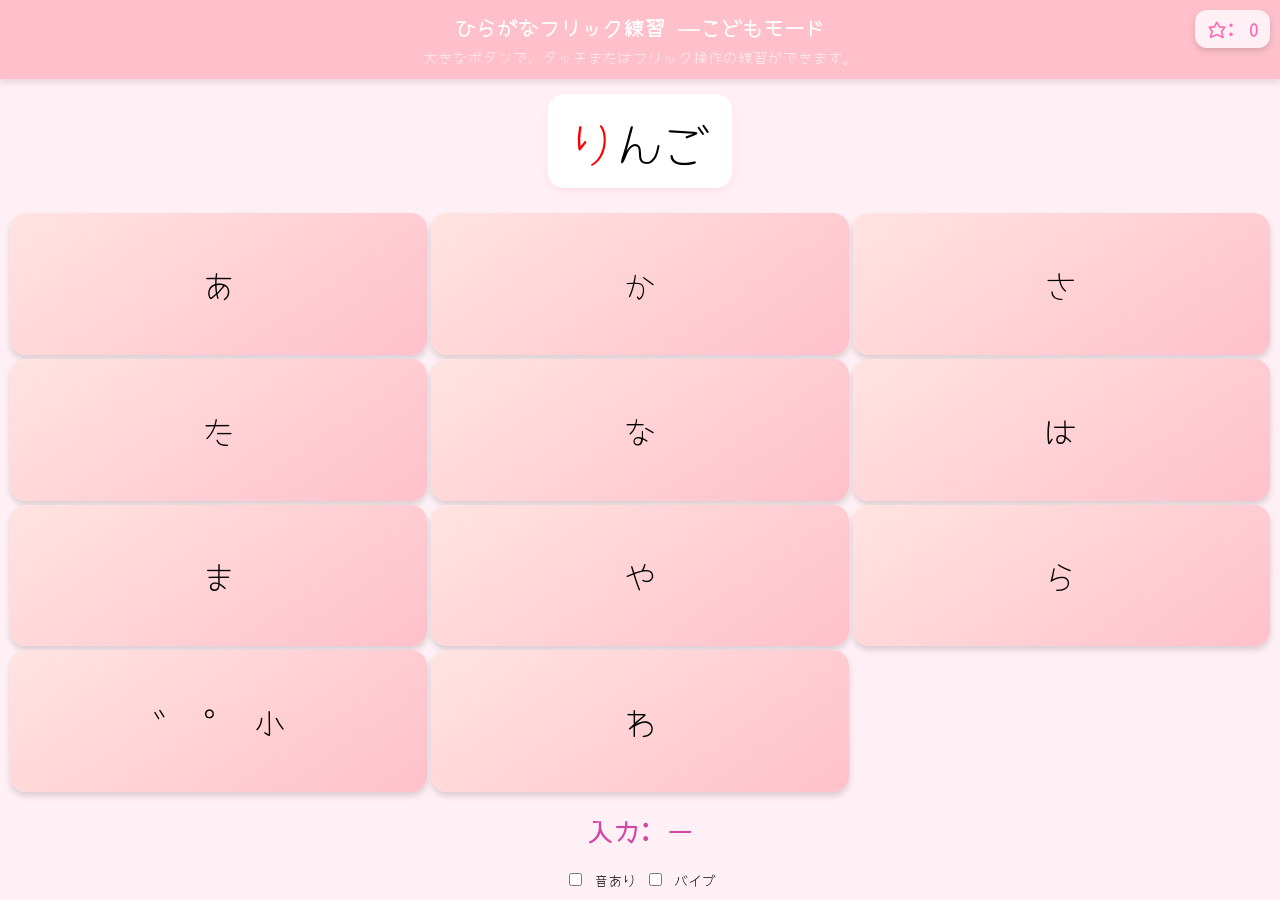
==== FlickPractice/index.html @ c8dea4a9 "フリック練習ゲーム追加" ====
<!DOCTYPE html>
<html lang="ja">
<head>
<meta charset="UTF-8">
<meta name="viewport" content="width=device-width, initial-scale=1.0">
<title>ふりっく れんしゅう がんばろう♪</title>
<style>
  @import url('https://fonts.googleapis.com/css2?family=Yomogi&display=swap');

  body {
    font-family: 'Yomogi', sans-serif;
    margin: 0;
    padding: 0;
    background: #fff0f5; /* 淡いピンク系 */
    display: flex;
    flex-direction: column;
    height: 100vh;
  }

  header {
    background: #ffc0cb; /* ピンク */
    padding: 12px;
    font-size: 1.3em;
    font-weight: bold;
    text-align: center;
    color: #fff;
    box-shadow: 0 4px 6px rgba(0,0,0,0.1);
  }
  header span {
    font-size: 0.75em;
    font-weight: normal;
    display: block;
    margin-top: 4px;
    color: #fff0f5;
  }

  .target {
    font-size: 3em;
    margin: 15px auto;
    padding: 12px 20px;
    background: #fff;
    border-radius: 16px;
    box-shadow: 0 4px 8px rgba(255,192,203,0.3);
    display: inline-block;
    min-width: 80px;
    text-align: center;
  }

  .keyboard {
    flex: 1;
    display: grid;
    grid-template-columns: repeat(3, 1fr);
    grid-gap: 4px;
    width: 100%;
    padding: 10px;
    box-sizing: border-box;
  }

  .key {
    background: linear-gradient(145deg, #ffe4e1, #ffc0cb);
    font-size: 2em;
    border-radius: 16px;
    box-shadow: 0 4px 6px rgba(0,0,0,0.15);
    user-select: none;
    touch-action: manipulation;
    display: flex;
    align-items: center;
    justify-content: center;
    width: 100%;
    height: 100%;
    position: relative;
    transition: transform 0.1s, box-shadow 0.1s;
  }

  .key:active {
    transform: scale(0.95);
    box-shadow: 0 2px 4px rgba(0,0,0,0.2);
  }

  .popup {
    position: absolute;
    width: 45px;
    height: 45px;
    background: #ffe4e1;
    border: 2px solid #ffc0cb;
    border-radius: 50%;
    display: flex;
    align-items: center;
    justify-content: center;
    font-size: 1.2em;
    z-index: 10;
    box-shadow: 0 3px 6px rgba(0,0,0,0.15);
  }

  .input-area {
    margin: 10px 0;
    font-size: 1.6em;
    text-align: center;
    color: #d147a3;
    font-weight: bold;
  }

  .settings {
    padding: 10px;
    text-align: center;
    font-size: 0.9em;
  }

  /* ポイント表示 */
  div[style*="position: fixed"] {
    background: #fff0f5;
    padding: 5px 12px;
    border-radius: 12px;
    box-shadow: 0 3px 6px rgba(0,0,0,0.15);
    color: #ff69b4;
  }
</style>

</head>
<body>

<header>
  ひらがなフリック練習 — こどもモード<br>
  <span style="font-size:0.7em;font-weight:normal;">大きなボタンで、タッチまたはフリック操作の練習ができます。</span>
</header>

<div class="target" id="target">あ</div>

<div class="keyboard">
  <div class="key" data-key="あ">あ</div>
  <div class="key" data-key="か">か</div>
  <div class="key" data-key="さ">さ</div>
  <div class="key" data-key="た">た</div>
  <div class="key" data-key="な">な</div>
  <div class="key" data-key="は">は</div>
  <div class="key" data-key="ま">ま</div>
  <div class="key" data-key="や">や</div>
  <div class="key" data-key="ら">ら</div>
  <div class="key" data-key="゛">゛ ゜ 小</div>
  <div class="key" data-key="わ">わ</div>
</div>

<div class="input-area">入力: <span id="input">ー</span></div>

<div class="settings">
  <label><input type="checkbox" id="sound"> 音あり</label>
  <label><input type="checkbox" id="vibrate"> バイブ</label>
</div>

<script>
const inputEl = document.getElementById('input');
const targetEl = document.getElementById('target');
const keys = document.querySelectorAll('.key');

let currentInput = '';
let baseInput = '';
let currentIndex = 0;

// 子供向けの単語リスト（10文字以内）
const wordList = [
  'りんご','ねこ','いぬ','さかな','はな','くるま','みかん','とり','うさぎ','そら',
  'ふね','おに','かさ','てがみ','はし','こえ','つき','ひかり','ほし','やま',
  'かわ','もり','たまご','にんじん','ばなな','みず','おちゃ','くも','あめ','ゆき',
  'かぜ','ひつじ','うま','うみ','はなび','おかし','さくら','くもり','つち','きりん',
  'さる','うし','ねずみ','いちご','ぶどう','もも','すいか','なし','ぶた','とまと',
  'かぼちゃ','やさい','えんぴつ','ほん','つくえ','いす','とけい','かばん','ぼうし','てぶくろ',
  'くつ','ずぼん','シャツ','ワンピース','くま','りす','しか','きつね','たぬき','かめ',
  'さかな','えび','かに','たこ','いか','かえる','へび','とり','かもめ','かも',
  'ひよこ','あひる','にわとり','あおむし','ちょう','はち','てんとうむし','かぶとむし','かまきり','とんぼ',
  'かえる','みみず','かたつむり','いもむし','たんぽぽ','すみれ','ひまわり','あさがお','もみじ','たけのこ'
];

let currentWordIndex = 0;
let targetWord = wordList[currentWordIndex];

// ポイント管理
let points = parseInt(localStorage.getItem('points')) || 0;

// ポイント表示用
const pointEl = document.createElement('div');
pointEl.style.position = 'fixed';
pointEl.style.top = '10px';
pointEl.style.right = '10px';
pointEl.style.fontSize = '1.2em';
pointEl.style.fontWeight = 'bold';
pointEl.textContent = `☆: ${points}`;
document.body.appendChild(pointEl);

// ターゲット単語を span で分割して表示
function renderTarget() {
  targetEl.innerHTML = '';
  for (let i = 0; i < targetWord.length; i++) {
    const span = document.createElement('span');
    span.textContent = targetWord[i];
    span.style.color = i === currentIndex ? 'red' : 'black';
    targetEl.appendChild(span);
  }
}
renderTarget();

const FLICK_THRESHOLD = 30;
const LONGPRESS_DELAY = 100;

const flickMap = {
  'あ': ['あ','い','う','え','お'],
  'か': ['か','き','く','け','こ'],
  'さ': ['さ','し','す','せ','そ'],
  'た': ['た','ち','つ','て','と'],
  'な': ['な','に','ぬ','ね','の'],
  'は': ['は','ひ','ふ','へ','ほ'],
  'ま': ['ま','み','む','め','も'],
  'や': ['や','','ゆ','','よ'],
  'ら': ['ら','り','る','れ','ろ'],
  'わ': ['わ', 'を', 'ん', 'ー', ''] 
};

const dakutenMap = {
  'か':'が','き':'ぎ','く':'ぐ','け':'げ','こ':'ご',
  'さ':'ざ','し':'じ','す':'ず','せ':'ぜ','そ':'ぞ',
  'た':'だ','ち':'ぢ','つ':'づ','て':'で','と':'ど',
  'は':'ば','ひ':'び','ふ':'ぶ','へ':'べ','ほ':'ぼ'
};

const komojiMapu = {
  'づ':'っ','や':'ゃ','ゆ':'ゅ','よ':'ょ'
};

const handakuMap = {
  'ば':'ぱ','び':'ぴ','ぶ':'ぷ','べ':'ぺ','ぼ':'ぽ'
};

const baseMap = {
  'が':'か','ぎ':'き','ぐ':'く','げ':'け','ご':'こ',
  'ざ':'さ','じ':'し','ず':'す','ぜ':'せ','ぞ':'そ',
  'だ':'た','ぢ':'ち','っ':'つ','で':'て','ど':'と',
  'ぱ':'は','ぴ':'ひ','ぷ':'ふ','ぺ':'へ','ぽ':'ほ'
};

keys.forEach(key => {
  let popupEls = [];
  let touchStartX = 0, touchStartY = 0;
  let longPressTimer;

  key.addEventListener('touchstart', e => {
    touchStartX = e.touches[0].clientX;
    touchStartY = e.touches[0].clientY;

    longPressTimer = setTimeout(() => {
      const base = key.dataset.key;
      if (flickMap[base]) {
        const chars = flickMap[base];
        popupEls = [];
        const rect = key.getBoundingClientRect();
        if (chars[1]) popupEls.push(makePopup('left', chars[1], rect, key));
        if (chars[2]) popupEls.push(makePopup('up', chars[2], rect, key));
        if (chars[3]) popupEls.push(makePopup('right', chars[3], rect, key));
        if (chars[4]) popupEls.push(makePopup('down', chars[4], rect, key));
      }
    }, LONGPRESS_DELAY);
  });

  key.addEventListener('touchend', e => {
    clearTimeout(longPressTimer);
    popupEls.forEach(p => p.remove());
    popupEls = [];

    const dx = e.changedTouches[0].clientX - touchStartX;
    const dy = e.changedTouches[0].clientY - touchStartY;
    let char = key.dataset.key;

    if (flickMap[char]) {
      let dir = 0;
      const distance = Math.sqrt(dx*dx + dy*dy);
      if (distance < FLICK_THRESHOLD) dir = 0;
      else {
        const angle = Math.atan2(-dy, dx) * (180/Math.PI);
        if (angle >= -45 && angle < 45) dir = 3;
        else if (angle >= 45 && angle < 135) dir = 2;
        else if (angle >= -135 && angle < -45) dir = 4;
        else dir = 1;
      }
      char = flickMap[char][dir] || char;
    }

    // 濁点・半濁点・小文字 変換処理
    if (char === '゛') {
      if (currentInput) {
        if (dakutenMap[currentInput]) currentInput = dakutenMap[currentInput];
        else if (handakuMap[currentInput]) currentInput = handakuMap[currentInput];
        else if (komojiMapu[currentInput]) currentInput = komojiMapu[currentInput];
        else if (baseMap[currentInput]) currentInput = baseMap[currentInput];
      }
      baseInput = currentInput;
      char = currentInput;
    } else {
      baseInput = char;
      currentInput = char;
    }

    // ターゲット文字と比較
    if (targetWord[currentIndex] === char) {
      const spans = targetEl.querySelectorAll('span');
      spans[currentIndex].style.color = 'gray';
      currentIndex++;

      // 次の文字があれば赤く
      if (currentIndex < spans.length) spans[currentIndex].style.color = 'red';
      else {
        // 単語を全て入力したらポイント加算
        points++;
        localStorage.setItem('points', points);
        pointEl.textContent = `ポイント: ${points}`;

        // 次の単語に移行
        currentWordIndex = (currentWordIndex + 1) % wordList.length;
        targetWord = wordList[currentWordIndex];
        currentIndex = 0;
        renderTarget();
      }
    }

    inputEl.textContent = currentInput;
  });
});

function makePopup(direction, text, rect, parent) {
  const popup = document.createElement('div');
  popup.className = 'popup ' + direction;
  popup.textContent = text;
  parent.appendChild(popup);

  const padding = 5;
  const btnWidth = rect.width;
  const btnHeight = rect.height;
  const popupWidth = popup.offsetWidth;
  const popupHeight = popup.offsetHeight;

  let left = 0, top = 0;
  switch(direction){
    case 'up': left = btnWidth/2 - popupWidth/2; top = padding; break;
    case 'down': left = btnWidth/2 - popupWidth/2; top = btnHeight - popupHeight - padding; break;
    case 'left': left = padding; top = btnHeight/2 - popupHeight/2; break;
    case 'right': left = btnWidth - popupWidth - padding; top = btnHeight/2 - popupHeight/2; break;
  }

  popup.style.left = left + 'px';
  popup.style.top = top + 'px';
  return popup;
}
</script>


</body>
</html>
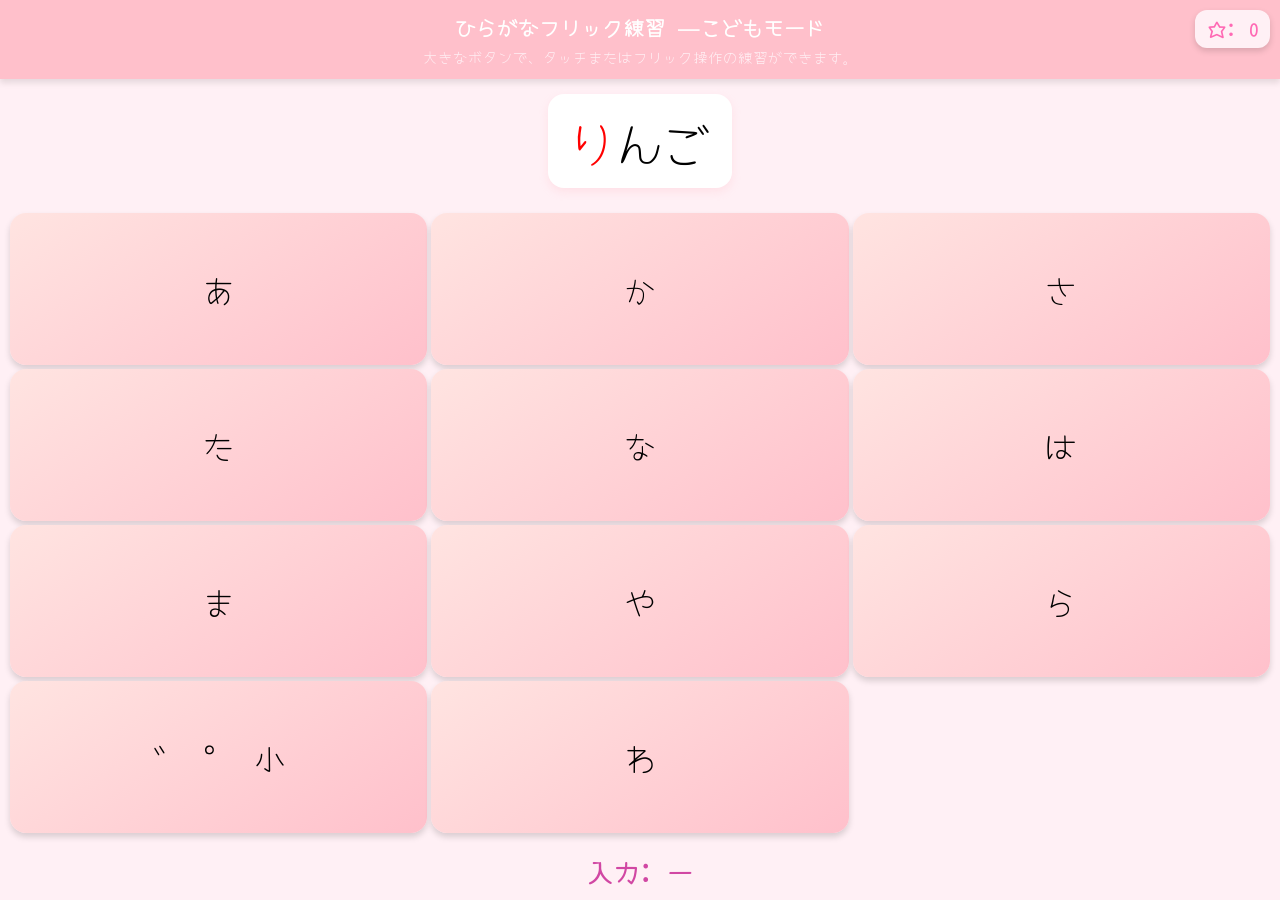
==== commit 64cbf996: "update" ====
--- a/FlickPractice/index.html
+++ b/FlickPractice/index.html
@@ -100,12 +100,6 @@
     font-weight: bold;
   }
 
-  .settings {
-    padding: 10px;
-    text-align: center;
-    font-size: 0.9em;
-  }
-
   /* ポイント表示 */
   div[style*="position: fixed"] {
     background: #fff0f5;
@@ -142,11 +136,6 @@
 
 <div class="input-area">入力: <span id="input">ー</span></div>
 
-<div class="settings">
-  <label><input type="checkbox" id="sound"> 音あり</label>
-  <label><input type="checkbox" id="vibrate"> バイブ</label>
-</div>
-
 <script>
 const inputEl = document.getElementById('input');
 const targetEl = document.getElementById('target');
@@ -156,7 +145,7 @@
 let baseInput = '';
 let currentIndex = 0;
 
-// 子供向けの単語リスト（10文字以内）
+// 単語リスト（子供向け、10文字以内）
 const wordList = [
   'りんご','ねこ','いぬ','さかな','はな','くるま','みかん','とり','うさぎ','そら',
   'ふね','おに','かさ','てがみ','はし','こえ','つき','ひかり','ほし','やま',
@@ -175,8 +164,6 @@
 
 // ポイント管理
 let points = parseInt(localStorage.getItem('points')) || 0;
-
-// ポイント表示用
 const pointEl = document.createElement('div');
 pointEl.style.position = 'fixed';
 pointEl.style.top = '10px';
@@ -240,8 +227,11 @@
   let popupEls = [];
   let touchStartX = 0, touchStartY = 0;
   let longPressTimer;
+  let moved = false;
 
   key.addEventListener('touchstart', e => {
+    e.preventDefault();
+    moved = false;
     touchStartX = e.touches[0].clientX;
     touchStartY = e.touches[0].clientY;
 
@@ -259,7 +249,15 @@
     }, LONGPRESS_DELAY);
   });
 
+  key.addEventListener('touchmove', e => {
+    e.preventDefault();
+    const dx = e.touches[0].clientX - touchStartX;
+    const dy = e.touches[0].clientY - touchStartY;
+    if (Math.sqrt(dx*dx + dy*dy) > 5) moved = true;
+  });
+
   key.addEventListener('touchend', e => {
+    e.preventDefault();
     clearTimeout(longPressTimer);
     popupEls.forEach(p => p.remove());
     popupEls = [];
@@ -268,11 +266,10 @@
     const dy = e.changedTouches[0].clientY - touchStartY;
     let char = key.dataset.key;
 
-    if (flickMap[char]) {
+    if (flickMap[char] && moved) {
       let dir = 0;
       const distance = Math.sqrt(dx*dx + dy*dy);
-      if (distance < FLICK_THRESHOLD) dir = 0;
-      else {
+      if (distance >= FLICK_THRESHOLD) {
         const angle = Math.atan2(-dy, dx) * (180/Math.PI);
         if (angle >= -45 && angle < 45) dir = 3;
         else if (angle >= 45 && angle < 135) dir = 2;
@@ -282,7 +279,7 @@
       char = flickMap[char][dir] || char;
     }
 
-    // 濁点・半濁点・小文字 変換処理
+    // 濁点・小文字処理
     if (char === '゛') {
       if (currentInput) {
         if (dakutenMap[currentInput]) currentInput = dakutenMap[currentInput];
@@ -302,16 +299,11 @@
       const spans = targetEl.querySelectorAll('span');
       spans[currentIndex].style.color = 'gray';
       currentIndex++;
-
-      // 次の文字があれば赤く
       if (currentIndex < spans.length) spans[currentIndex].style.color = 'red';
       else {
-        // 単語を全て入力したらポイント加算
         points++;
         localStorage.setItem('points', points);
-        pointEl.textContent = `ポイント: ${points}`;
-
-        // 次の単語に移行
+        pointEl.textContent = `☆: ${points}`;
         currentWordIndex = (currentWordIndex + 1) % wordList.length;
         targetWord = wordList[currentWordIndex];
         currentIndex = 0;
@@ -323,10 +315,17 @@
   });
 });
 
+// ポップアップをボタン内側に表示
 function makePopup(direction, text, rect, parent) {
   const popup = document.createElement('div');
   popup.className = 'popup ' + direction;
   popup.textContent = text;
+
+  // ポップアップもタッチ操作でスクロールしない
+  popup.addEventListener('touchstart', e => e.preventDefault());
+  popup.addEventListener('touchmove', e => e.preventDefault());
+  popup.addEventListener('touchend', e => e.preventDefault());
+
   parent.appendChild(popup);
 
   const padding = 5;
@@ -349,6 +348,5 @@
 }
 </script>
 
-
 </body>
 </html>
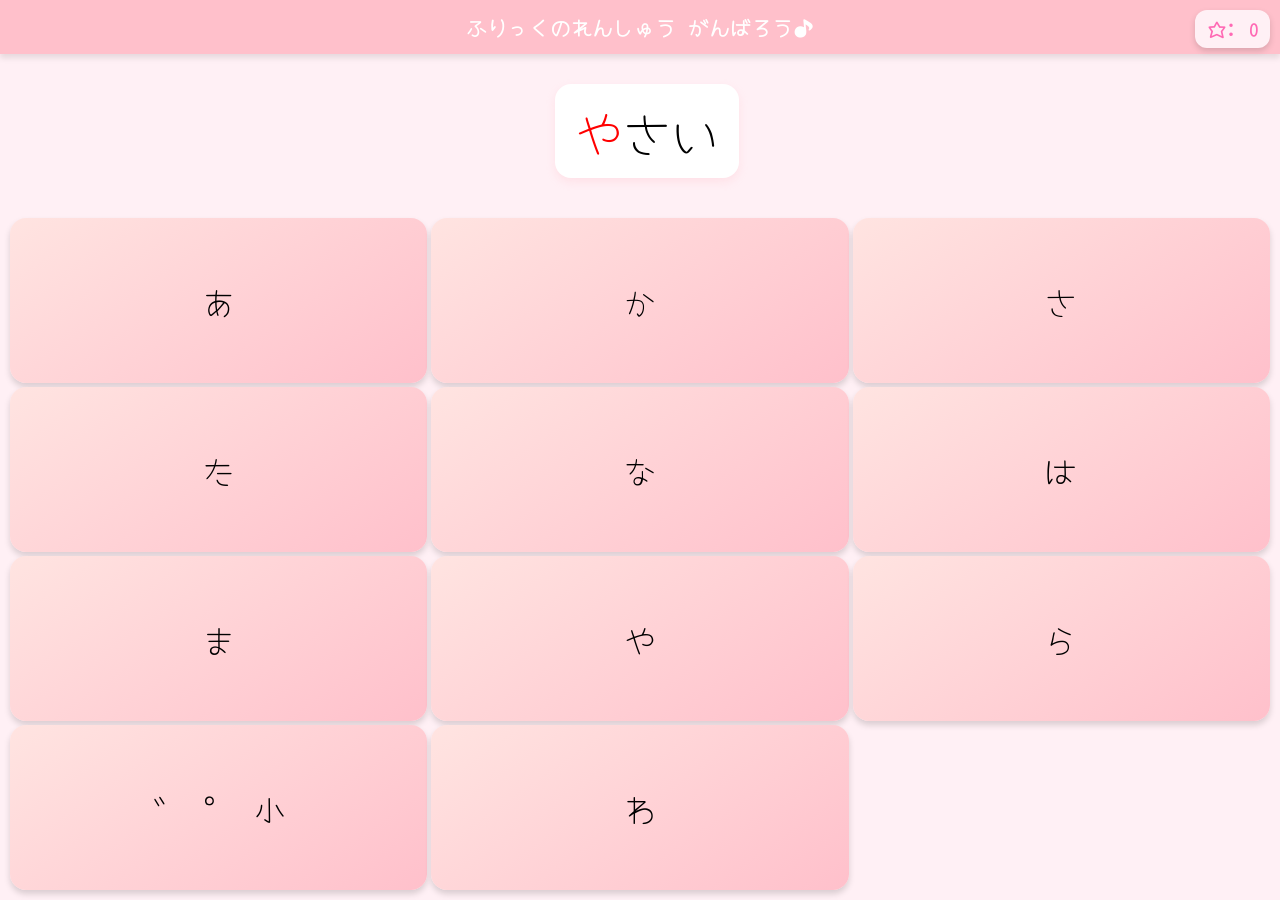
==== commit 6e668e4c: "update" ====
--- a/FlickPractice/index.html
+++ b/FlickPractice/index.html
@@ -3,7 +3,7 @@
 <head>
 <meta charset="UTF-8">
 <meta name="viewport" content="width=device-width, initial-scale=1.0">
-<title>ふりっく れんしゅう がんばろう♪</title>
+<title>ふりっくげーむ</title>
 <style>
   @import url('https://fonts.googleapis.com/css2?family=Yomogi&display=swap');
 
@@ -108,17 +108,37 @@
     box-shadow: 0 3px 6px rgba(0,0,0,0.15);
     color: #ff69b4;
   }
+
+  #input-wrapper {
+  display: inline-block;
+  font-size: 2em;
+  font-weight: bold;
+  color: #d147a3;
+  margin-right: 4px;      /* ターゲットに近づける */
+  vertical-align: middle;  /* 高さを揃える */
+}
+
+#target {
+  display: inline-block;
+  font-size: 3em;
+  padding: 12px 20px;
+  background: #fff;
+  border-radius: 16px;
+  box-shadow: 0 4px 8px rgba(255,192,203,0.3);
+}
 </style>
 
 </head>
 <body>
 
 <header>
-  ひらがなフリック練習 — こどもモード<br>
-  <span style="font-size:0.7em;font-weight:normal;">大きなボタンで、タッチまたはフリック操作の練習ができます。</span>
+  ふりっくのれんしゅう がんばろう♪
 </header>
 
-<div class="target" id="target">あ</div>
+<div style="text-align: center; margin: 15px;">
+  <div id="input-wrapper" class="input-area">ー</div>
+  <div id="target" class="target">あ</div>
+</div>
 
 <div class="keyboard">
   <div class="key" data-key="あ">あ</div>
@@ -134,8 +154,6 @@
   <div class="key" data-key="わ">わ</div>
 </div>
 
-<div class="input-area">入力: <span id="input">ー</span></div>
-
 <script>
 const inputEl = document.getElementById('input');
 const targetEl = document.getElementById('target');
@@ -145,22 +163,33 @@
 let baseInput = '';
 let currentIndex = 0;
 
-// 単語リスト（子供向け、10文字以内）
-const wordList = [
+// 濁点ボタンのテキスト設定
+let dakutenButtonText = '゛ ゜ 小';
+function updateDakutenButtonText(text){
+  // めんどいから作らない。
+  // 入力文字で次の候補を表示したいけど時間出来たら実装する。
+  dakutenButtonText = text;
+  keys.forEach(key => {
+    if(key.dataset.key === '゛') key.textContent = dakutenButtonText;
+  });
+}
+
+// 単語リスト（子供向け）
+let wordList = [
   'りんご','ねこ','いぬ','さかな','はな','くるま','みかん','とり','うさぎ','そら',
   'ふね','おに','かさ','てがみ','はし','こえ','つき','ひかり','ほし','やま',
   'かわ','もり','たまご','にんじん','ばなな','みず','おちゃ','くも','あめ','ゆき',
   'かぜ','ひつじ','うま','うみ','はなび','おかし','さくら','くもり','つち','きりん',
   'さる','うし','ねずみ','いちご','ぶどう','もも','すいか','なし','ぶた','とまと',
   'かぼちゃ','やさい','えんぴつ','ほん','つくえ','いす','とけい','かばん','ぼうし','てぶくろ',
-  'くつ','ずぼん','シャツ','ワンピース','くま','りす','しか','きつね','たぬき','かめ',
+  'くつ','ずぼん','しゃつ','わんぴーす','くま','りす','しか','きつね','たぬき','かめ',
   'さかな','えび','かに','たこ','いか','かえる','へび','とり','かもめ','かも',
   'ひよこ','あひる','にわとり','あおむし','ちょう','はち','てんとうむし','かぶとむし','かまきり','とんぼ',
   'かえる','みみず','かたつむり','いもむし','たんぽぽ','すみれ','ひまわり','あさがお','もみじ','たけのこ'
 ];
 
 let currentWordIndex = 0;
-let targetWord = wordList[currentWordIndex];
+let targetWord = "";
 
 // ポイント管理
 let points = parseInt(localStorage.getItem('points')) || 0;
@@ -173,7 +202,7 @@
 pointEl.textContent = `☆: ${points}`;
 document.body.appendChild(pointEl);
 
-// ターゲット単語を span で分割して表示
+// target を span で分割して表示
 function renderTarget() {
   targetEl.innerHTML = '';
   for (let i = 0; i < targetWord.length; i++) {
@@ -182,8 +211,10 @@
     span.style.color = i === currentIndex ? 'red' : 'black';
     targetEl.appendChild(span);
   }
-}
-renderTarget();
+
+  const inputWrapperEl = document.getElementById('input-wrapper');
+  inputWrapperEl.textContent=targetWord.substring(0,currentIndex) + currentInput;
+}
 
 const FLICK_THRESHOLD = 30;
 const LONGPRESS_DELAY = 100;
@@ -207,15 +238,12 @@
   'た':'だ','ち':'ぢ','つ':'づ','て':'で','と':'ど',
   'は':'ば','ひ':'び','ふ':'ぶ','へ':'べ','ほ':'ぼ'
 };
-
+const handakuMap = {
+  'ば':'ぱ','び':'ぴ','ぶ':'ぷ','べ':'ぺ','ぼ':'ぽ'
+};
 const komojiMapu = {
   'づ':'っ','や':'ゃ','ゆ':'ゅ','よ':'ょ'
 };
-
-const handakuMap = {
-  'ば':'ぱ','び':'ぴ','ぶ':'ぷ','べ':'ぺ','ぼ':'ぽ'
-};
-
 const baseMap = {
   'が':'か','ぎ':'き','ぐ':'く','げ':'け','ご':'こ',
   'ざ':'さ','じ':'し','ず':'す','ぜ':'せ','ぞ':'そ',
@@ -253,99 +281,115 @@
     e.preventDefault();
     const dx = e.touches[0].clientX - touchStartX;
     const dy = e.touches[0].clientY - touchStartY;
-    if (Math.sqrt(dx*dx + dy*dy) > 5) moved = true;
+    if(Math.sqrt(dx*dx+dy*dy) > 5) moved = true;
   });
 
   key.addEventListener('touchend', e => {
     e.preventDefault();
     clearTimeout(longPressTimer);
-    popupEls.forEach(p => p.remove());
+    popupEls.forEach(p=>p.remove());
     popupEls = [];
 
     const dx = e.changedTouches[0].clientX - touchStartX;
     const dy = e.changedTouches[0].clientY - touchStartY;
     let char = key.dataset.key;
 
-    if (flickMap[char] && moved) {
+    if(flickMap[char] && moved){
       let dir = 0;
-      const distance = Math.sqrt(dx*dx + dy*dy);
-      if (distance >= FLICK_THRESHOLD) {
-        const angle = Math.atan2(-dy, dx) * (180/Math.PI);
-        if (angle >= -45 && angle < 45) dir = 3;
-        else if (angle >= 45 && angle < 135) dir = 2;
-        else if (angle >= -135 && angle < -45) dir = 4;
-        else dir = 1;
+      const distance = Math.sqrt(dx*dx+dy*dy);
+      if(distance >= FLICK_THRESHOLD){
+        const angle = Math.atan2(-dy, dx)*(180/Math.PI);
+        if(angle>=-45 && angle<45) dir=3;
+        else if(angle>=45 && angle<135) dir=2;
+        else if(angle>=-135 && angle<-45) dir=4;
+        else dir=1;
       }
       char = flickMap[char][dir] || char;
     }
 
-    // 濁点・小文字処理
-    if (char === '゛') {
-      if (currentInput) {
-        if (dakutenMap[currentInput]) currentInput = dakutenMap[currentInput];
-        else if (handakuMap[currentInput]) currentInput = handakuMap[currentInput];
-        else if (komojiMapu[currentInput]) currentInput = komojiMapu[currentInput];
-        else if (baseMap[currentInput]) currentInput = baseMap[currentInput];
+    // 濁点・半濁点・小文字処理
+    if(char==='゛'){
+      updateDakutenButtonText('゛ ゜ 小');
+      if(currentInput){
+        if(dakutenMap[currentInput]) currentInput=dakutenMap[currentInput];
+        else if(handakuMap[currentInput]) currentInput=handakuMap[currentInput];
+        else if(komojiMapu[currentInput]) currentInput=komojiMapu[currentInput];
+        else if(baseMap[currentInput]) currentInput=baseMap[currentInput];
       }
-      baseInput = currentInput;
-      char = currentInput;
+      baseInput=currentInput;
+      char=currentInput;
     } else {
-      baseInput = char;
-      currentInput = char;
+      baseInput=char;
+      currentInput=char;
     }
 
     // ターゲット文字と比較
-    if (targetWord[currentIndex] === char) {
-      const spans = targetEl.querySelectorAll('span');
-      spans[currentIndex].style.color = 'gray';
+    if(targetWord[currentIndex]===char){
       currentIndex++;
-      if (currentIndex < spans.length) spans[currentIndex].style.color = 'red';
-      else {
+      currentInput='';
+      if(currentIndex>=targetWord.length){
         points++;
         localStorage.setItem('points', points);
-        pointEl.textContent = `☆: ${points}`;
-        currentWordIndex = (currentWordIndex + 1) % wordList.length;
-        targetWord = wordList[currentWordIndex];
-        currentIndex = 0;
-        renderTarget();
+        pointEl.textContent=`☆: ${points}`;
+        currentWordIndex=(currentWordIndex+1)%wordList.length;
+        targetWord=wordList[currentWordIndex];
+        currentIndex=0;
+        currentInput='';
       }
     }
 
-    inputEl.textContent = currentInput;
+    renderTarget();
   });
 });
 
-// ポップアップをボタン内側に表示
-function makePopup(direction, text, rect, parent) {
-  const popup = document.createElement('div');
-  popup.className = 'popup ' + direction;
-  popup.textContent = text;
-
-  // ポップアップもタッチ操作でスクロールしない
-  popup.addEventListener('touchstart', e => e.preventDefault());
-  popup.addEventListener('touchmove', e => e.preventDefault());
-  popup.addEventListener('touchend', e => e.preventDefault());
-
+// ポップアップ作成
+function makePopup(direction,text,rect,parent){
+  const popup=document.createElement('div');
+  popup.className='popup '+direction;
+  popup.textContent=text;
+  popup.addEventListener('touchstart',e=>e.preventDefault());
+  popup.addEventListener('touchmove',e=>e.preventDefault());
+  popup.addEventListener('touchend',e=>e.preventDefault());
   parent.appendChild(popup);
 
-  const padding = 5;
-  const btnWidth = rect.width;
-  const btnHeight = rect.height;
-  const popupWidth = popup.offsetWidth;
-  const popupHeight = popup.offsetHeight;
-
-  let left = 0, top = 0;
+  const padding=5;
+  const btnWidth=rect.width;
+  const btnHeight=rect.height;
+  const popupWidth=popup.offsetWidth;
+  const popupHeight=popup.offsetHeight;
+
+  let left=0,top=0;
   switch(direction){
-    case 'up': left = btnWidth/2 - popupWidth/2; top = padding; break;
-    case 'down': left = btnWidth/2 - popupWidth/2; top = btnHeight - popupHeight - padding; break;
-    case 'left': left = padding; top = btnHeight/2 - popupHeight/2; break;
-    case 'right': left = btnWidth - popupWidth - padding; top = btnHeight/2 - popupHeight/2; break;
-  }
-
-  popup.style.left = left + 'px';
-  popup.style.top = top + 'px';
+    case 'up': left=btnWidth/2-popupWidth/2; top=padding; break;
+    case 'down': left=btnWidth/2-popupWidth/2; top=btnHeight-popupHeight-padding; break;
+    case 'left': left=padding; top=btnHeight/2-popupHeight/2; break;
+    case 'right': left=btnWidth-popupWidth-padding; top=btnHeight/2-popupHeight/2; break;
+  }
+  popup.style.left=left+'px';
+  popup.style.top=top+'px';
   return popup;
 }
+
+// 配列をランダム化
+function shuffleArray(array) {
+  const arr = array.slice(); // 元の配列をコピー
+  for (let i = arr.length - 1; i > 0; i--) {
+    const j = Math.floor(Math.random() * (i + 1)); // 0〜i のランダム整数
+    [arr[i], arr[j]] = [arr[j], arr[i]]; // 要素を入れ替え
+  }
+  return arr;
+}
+
+// 初期化
+function initialize(){
+  wordList = shuffleArray(wordList);
+  targetWord = wordList[currentWordIndex];
+  updateDakutenButtonText(dakutenButtonText);
+  renderTarget();
+}
+
+// 初期処理
+initialize();
 </script>
 
 </body>
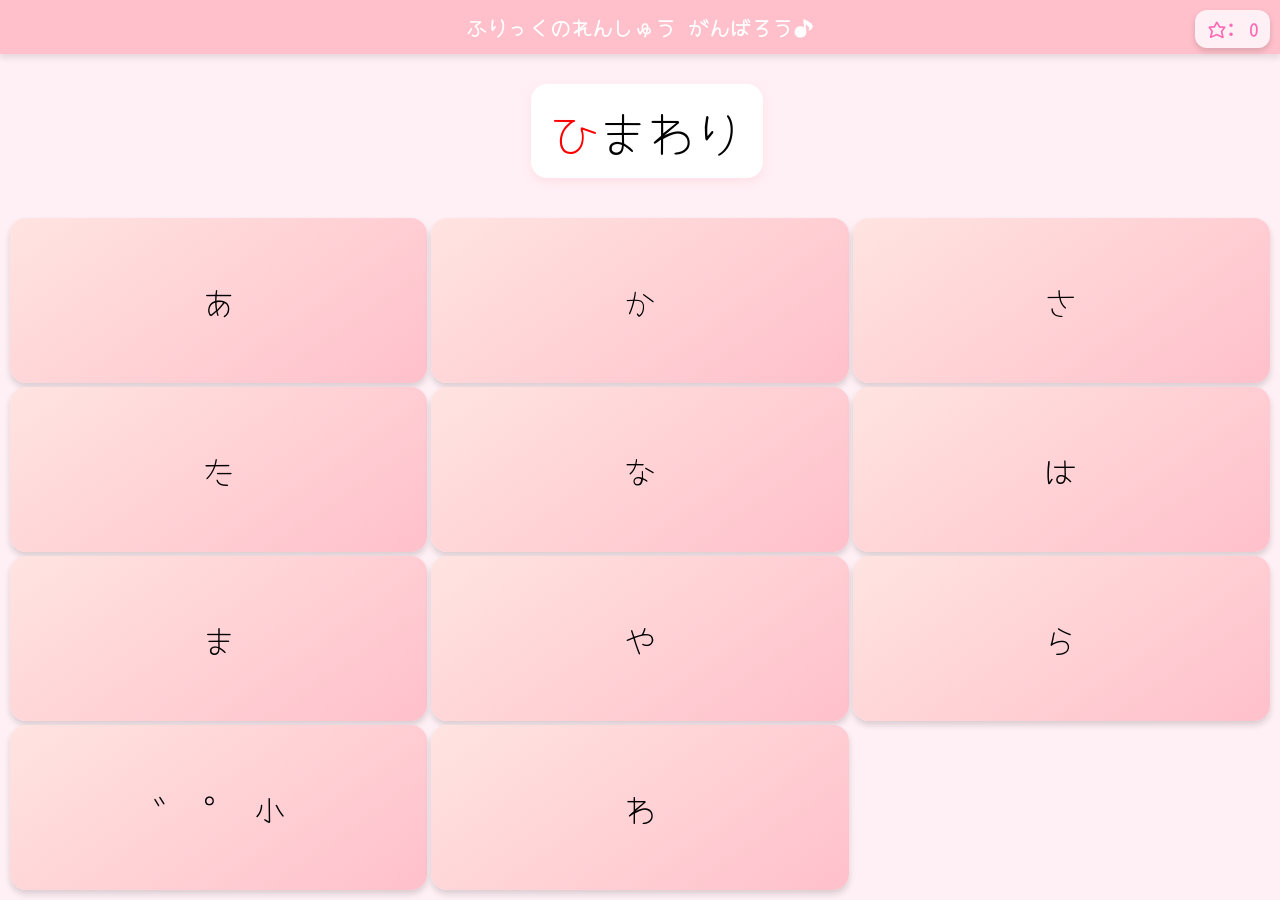
==== commit 49029cb2: "update" ====
--- a/FlickPractice/index.html
+++ b/FlickPractice/index.html
@@ -372,17 +372,15 @@
 
 // 配列をランダム化
 function shuffleArray(array) {
-  const arr = array.slice(); // 元の配列をコピー
-  for (let i = arr.length - 1; i > 0; i--) {
+  for (let i = array.length - 1; i > 0; i--) {
     const j = Math.floor(Math.random() * (i + 1)); // 0〜i のランダム整数
-    [arr[i], arr[j]] = [arr[j], arr[i]]; // 要素を入れ替え
-  }
-  return arr;
+    [array[i], array[j]] = [array[j], array[i]];    // 要素を入れ替え
+  }
 }
 
 // 初期化
 function initialize(){
-  wordList = shuffleArray(wordList);
+  shuffleArray(wordList);
   targetWord = wordList[currentWordIndex];
   updateDakutenButtonText(dakutenButtonText);
   renderTarget();
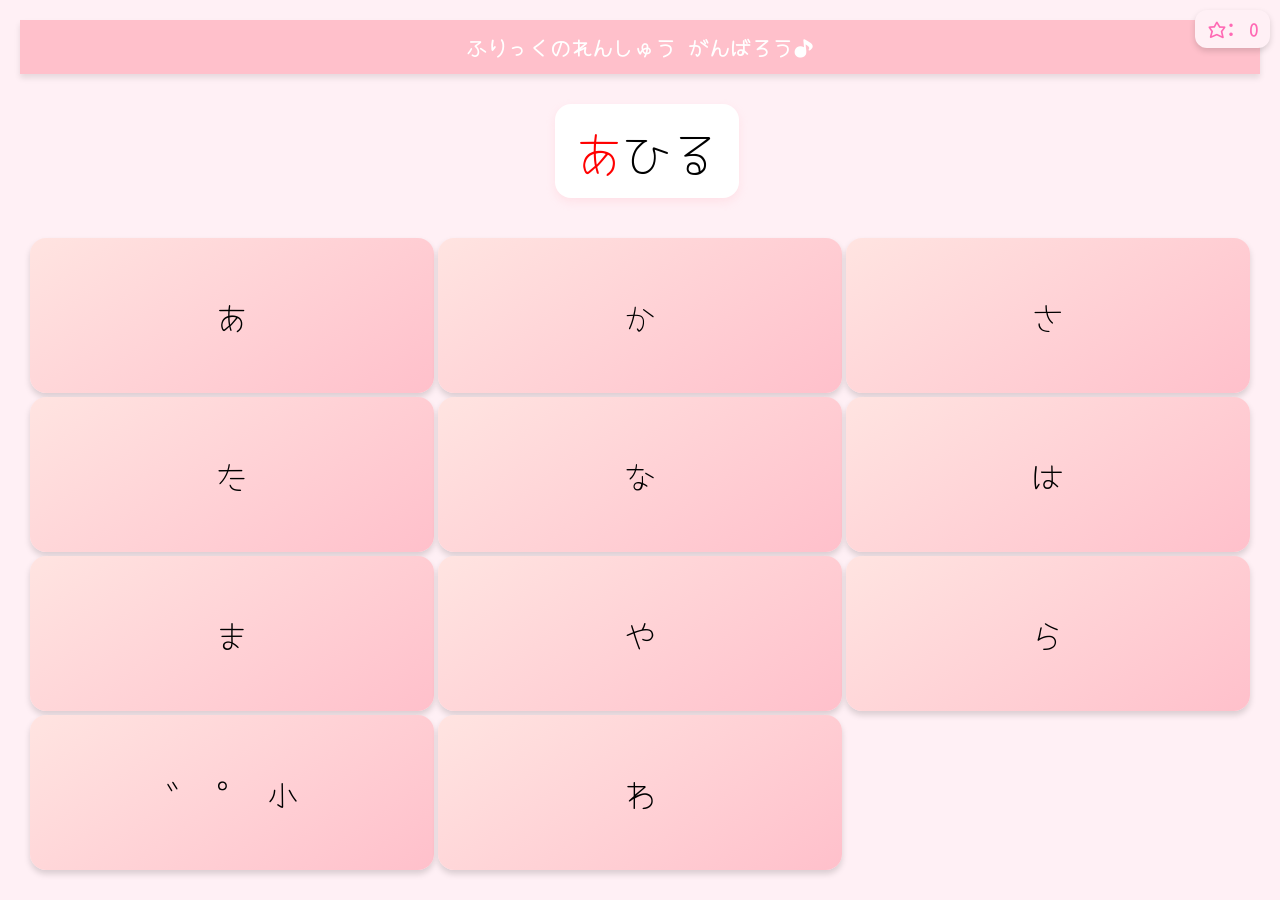
==== commit 0bb40347: "update" ====
--- a/FlickPractice/index.html
+++ b/FlickPractice/index.html
@@ -7,15 +7,16 @@
 <style>
   @import url('https://fonts.googleapis.com/css2?family=Yomogi&display=swap');
 
-  body {
-    font-family: 'Yomogi', sans-serif;
-    margin: 0;
-    padding: 0;
-    background: #fff0f5; /* 淡いピンク系 */
-    display: flex;
-    flex-direction: column;
-    height: 100vh;
-  }
+body {
+  font-family: 'Yomogi', sans-serif;
+  margin: 0;
+  padding: 20px; /* 上下左右すべてに20pxの余白 */
+  background: #fff0f5; /* 淡いピンク系 */
+  display: flex;
+  flex-direction: column;
+  height: 100vh;
+  box-sizing: border-box; /* paddingを含めて高さを計算 */
+}
 
   header {
     background: #ffc0cb; /* ピンク */
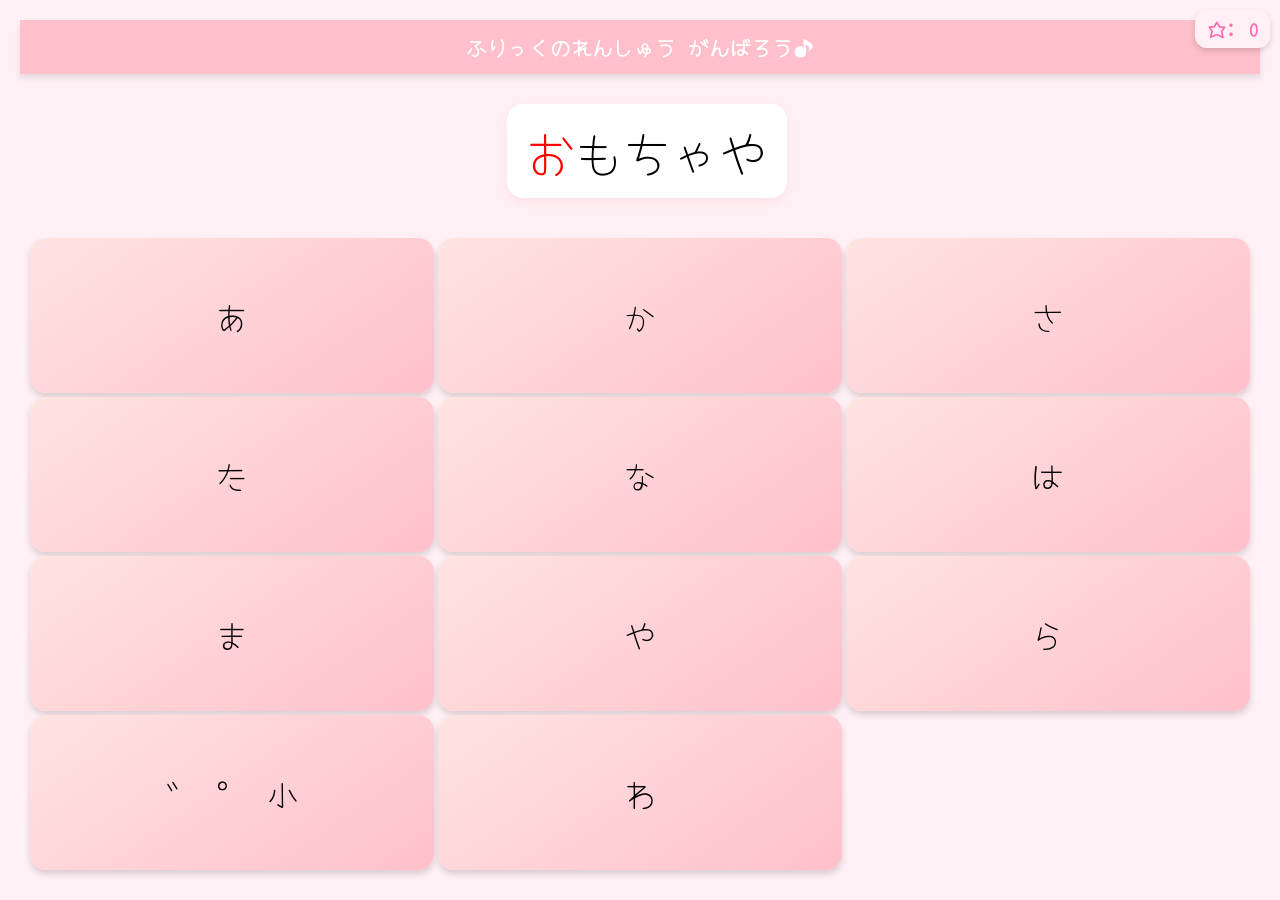
==== commit fbf4b672: "update" ====
--- a/FlickPractice/index.html
+++ b/FlickPractice/index.html
@@ -177,22 +177,41 @@
 
 // 単語リスト（子供向け）
 let wordList = [
-  'りんご','ねこ','いぬ','さかな','はな','くるま','みかん','とり','うさぎ','そら',
-  'ふね','おに','かさ','てがみ','はし','こえ','つき','ひかり','ほし','やま',
-  'かわ','もり','たまご','にんじん','ばなな','みず','おちゃ','くも','あめ','ゆき',
-  'かぜ','ひつじ','うま','うみ','はなび','おかし','さくら','くもり','つち','きりん',
-  'さる','うし','ねずみ','いちご','ぶどう','もも','すいか','なし','ぶた','とまと',
-  'かぼちゃ','やさい','えんぴつ','ほん','つくえ','いす','とけい','かばん','ぼうし','てぶくろ',
-  'くつ','ずぼん','しゃつ','わんぴーす','くま','りす','しか','きつね','たぬき','かめ',
-  'さかな','えび','かに','たこ','いか','かえる','へび','とり','かもめ','かも',
-  'ひよこ','あひる','にわとり','あおむし','ちょう','はち','てんとうむし','かぶとむし','かまきり','とんぼ',
-  'かえる','みみず','かたつむり','いもむし','たんぽぽ','すみれ','ひまわり','あさがお','もみじ','たけのこ'
+'りんご','みかん','ばなな','もも','すいか','なし','ぶどう','いちご','かき','めろん',
+'さくらんぼ','きゅうり','とまと','にんじん','だいこん','じゃがいも','たまねぎ','なす','はくさい','ほうれんそう',
+'くるま','じてんしゃ','でんしゃ','ばす','ひこうき','ふね','ぼーと','たくしー','ぱとかー','しょうぼうしゃ',
+'いぬ','ねこ','うさぎ','くま','ぞう','きりん','さる','とら','らいおん','ひつじ',
+'うま','ぶた','ねずみ','とり','かもめ','あひる','ひよこ','にわとり','かえる','へび',
+'へび','かたつむり','ちょう','てんとうむし','かぶとむし','かまきり','あり','みみず','いもむし','あおむし',
+'そら','たいよう','つき','ほし','くも','にじ','かぜ','あめ','ゆき','かさ',
+'はな','たんぽぽ','すみれ','ひまわり','あさがお','もみじ','さくら','き','やま','かわ',
+'うみ','ふね','かわ','みずうみ','いけ','たき','はし','みち','いえ','へや',
+'つくえ','いす','べっど','ほん','えんぴつ','けしごむ','のり','はさみ','かばん','ぼうし',
+'くつ','ずぼん','しゃつ','わんぴーす','くま','りす','しか','きつね','たぬき','かめ',
+'おに','おばけ','ゆうえんち','こうえん','ぷーる','すなば','じどうしゃ','おもちゃ','ぬいぐるみ','かさ',
+'ふくろ','ぼうし','くつした','てぶくろ','まふらー','せんす','かがみ','はぶらし','せっけん','たおる',
+'おさら','はし','すぷーん','ふぉーく','こっぷ','なべ','ふらいぱん','でんき','でんきすたんど','でんしゃごっこ',
+'おにぎり','ぱん','けーき','あいす','じゅーす','みず','おちゃ','ぎゅうにゅう','たまご','さかな',
+'にく','やさい','くだもの','くだものじゅーす','おかし','おべんとう','せんせい','ともだち','おかあさん','おとうさん',
+'おにいさん','おねえさん','あかちゃん','おじいさん','おばあさん','いもうと','おとうと','おともだち','いえ','へや',
+'おふろ','おてあらい','といれ','べんきょう','えいご','にほんご','え','えほん','ずかん','まち',
+'こうえん','こうばん','ゆうびんきょく','びょういん','がっこう','ようちえん','ほいくえん','おみせ','すーぱー','こんびに',
+'おもちゃや','ほんや','くだものや','やおや','ぱんや','けーきや','あいすや','たいやきや','うどんや','そばや',
+'らーめんや','ぴざや','かれーや','さらだ','すーぷ','やさいじゅーす','おかしやさん','きゃんでぃ','ちょこれーと','くっきー',
+'どーなつ','まふぃん','ぱい','ぷりん','ぜりー','よーぐると','ぱんけーき','ほっとけーき','あいすくりーむ','ふるーつぱふぇ',
+'しゃぼんだま','けんだま','こま','おはじき','あやとり','おりがみ','ぬりえ','えんぴつけずり','くれよん','えのぐ',
+'はさみ','のり','てーぷ','せんたく','そうじ','おそうじ','せんぷうき','すとーぶ','れいぞうこ','でんき',
+'でんわ','てれび','らじお','かめら','ぱそこん','たぶれっと','すまほ','おもちゃ','ぶろっく','れご',
+'えほん','ずかん','まんが','しんぶん','ざっし','かーど','げーむ','ぱずる','じしゃく','ぼーる',
+'さっかーぼーる','ばすけっとぼーる','てにすぼーる','ふっとぼーる','ばれーぼーる','けんだま','ふらふーぷ','なわとび','ろーらーすけーと','じてんしゃ','さんりんしゃ'
 ];
 
 let currentWordIndex = 0;
 let targetWord = "";
 
 // ポイント管理
+let tapCount = 0;
+let tapTimeout;
 let points = parseInt(localStorage.getItem('points')) || 0;
 const pointEl = document.createElement('div');
 pointEl.style.position = 'fixed';
@@ -201,6 +220,25 @@
 pointEl.style.fontSize = '1.2em';
 pointEl.style.fontWeight = 'bold';
 pointEl.textContent = `☆: ${points}`;
+pointEl.addEventListener('touchstart', e => {
+  e.preventDefault(); // スクロール抑制
+  tapCount++;
+
+  // 1秒以内に連続でタップされなければカウントリセット
+  clearTimeout(tapTimeout);
+  tapTimeout = setTimeout(() => {
+    tapCount = 0;
+  }, 1000);
+
+  // 10回タップでポイントリセット
+  if (tapCount >= 10) {
+    points = 0;
+    localStorage.setItem('points', points);
+    pointEl.textContent = `☆: ${points}`;
+    tapCount = 0; // カウントもリセット
+    alert('ポイントをリセットしました');
+  }
+});
 document.body.appendChild(pointEl);
 
 // target を span で分割して表示
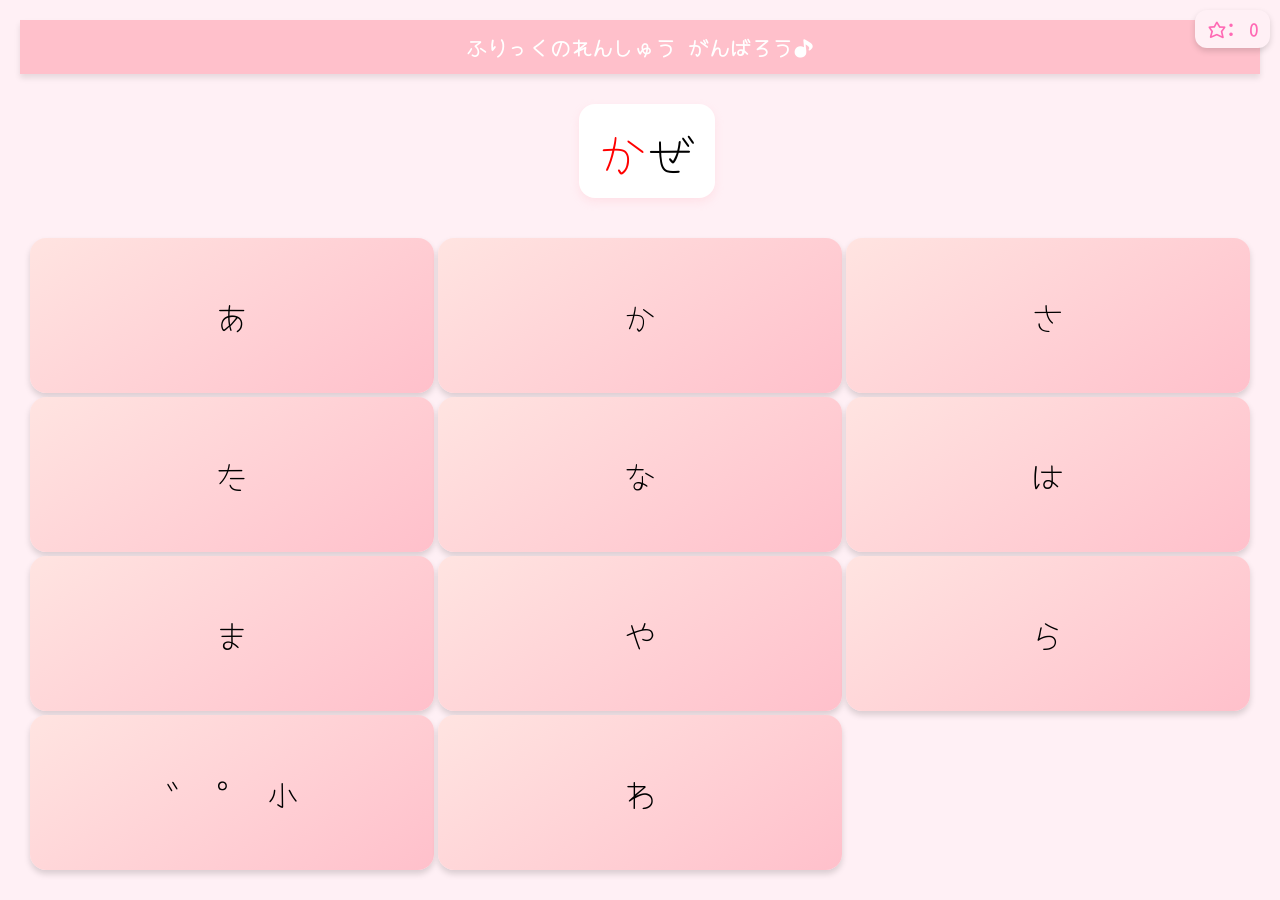
==== commit 47dba105: "update" ====
--- a/FlickPractice/index.html
+++ b/FlickPractice/index.html
@@ -177,33 +177,35 @@
 
 // 単語リスト（子供向け）
 let wordList = [
-'りんご','みかん','ばなな','もも','すいか','なし','ぶどう','いちご','かき','めろん',
-'さくらんぼ','きゅうり','とまと','にんじん','だいこん','じゃがいも','たまねぎ','なす','はくさい','ほうれんそう',
-'くるま','じてんしゃ','でんしゃ','ばす','ひこうき','ふね','ぼーと','たくしー','ぱとかー','しょうぼうしゃ',
-'いぬ','ねこ','うさぎ','くま','ぞう','きりん','さる','とら','らいおん','ひつじ',
-'うま','ぶた','ねずみ','とり','かもめ','あひる','ひよこ','にわとり','かえる','へび',
-'へび','かたつむり','ちょう','てんとうむし','かぶとむし','かまきり','あり','みみず','いもむし','あおむし',
-'そら','たいよう','つき','ほし','くも','にじ','かぜ','あめ','ゆき','かさ',
-'はな','たんぽぽ','すみれ','ひまわり','あさがお','もみじ','さくら','き','やま','かわ',
-'うみ','ふね','かわ','みずうみ','いけ','たき','はし','みち','いえ','へや',
-'つくえ','いす','べっど','ほん','えんぴつ','けしごむ','のり','はさみ','かばん','ぼうし',
-'くつ','ずぼん','しゃつ','わんぴーす','くま','りす','しか','きつね','たぬき','かめ',
-'おに','おばけ','ゆうえんち','こうえん','ぷーる','すなば','じどうしゃ','おもちゃ','ぬいぐるみ','かさ',
-'ふくろ','ぼうし','くつした','てぶくろ','まふらー','せんす','かがみ','はぶらし','せっけん','たおる',
-'おさら','はし','すぷーん','ふぉーく','こっぷ','なべ','ふらいぱん','でんき','でんきすたんど','でんしゃごっこ',
-'おにぎり','ぱん','けーき','あいす','じゅーす','みず','おちゃ','ぎゅうにゅう','たまご','さかな',
-'にく','やさい','くだもの','くだものじゅーす','おかし','おべんとう','せんせい','ともだち','おかあさん','おとうさん',
-'おにいさん','おねえさん','あかちゃん','おじいさん','おばあさん','いもうと','おとうと','おともだち','いえ','へや',
-'おふろ','おてあらい','といれ','べんきょう','えいご','にほんご','え','えほん','ずかん','まち',
-'こうえん','こうばん','ゆうびんきょく','びょういん','がっこう','ようちえん','ほいくえん','おみせ','すーぱー','こんびに',
-'おもちゃや','ほんや','くだものや','やおや','ぱんや','けーきや','あいすや','たいやきや','うどんや','そばや',
-'らーめんや','ぴざや','かれーや','さらだ','すーぷ','やさいじゅーす','おかしやさん','きゃんでぃ','ちょこれーと','くっきー',
-'どーなつ','まふぃん','ぱい','ぷりん','ぜりー','よーぐると','ぱんけーき','ほっとけーき','あいすくりーむ','ふるーつぱふぇ',
-'しゃぼんだま','けんだま','こま','おはじき','あやとり','おりがみ','ぬりえ','えんぴつけずり','くれよん','えのぐ',
-'はさみ','のり','てーぷ','せんたく','そうじ','おそうじ','せんぷうき','すとーぶ','れいぞうこ','でんき',
-'でんわ','てれび','らじお','かめら','ぱそこん','たぶれっと','すまほ','おもちゃ','ぶろっく','れご',
-'えほん','ずかん','まんが','しんぶん','ざっし','かーど','げーむ','ぱずる','じしゃく','ぼーる',
-'さっかーぼーる','ばすけっとぼーる','てにすぼーる','ふっとぼーる','ばれーぼーる','けんだま','ふらふーぷ','なわとび','ろーらーすけーと','じてんしゃ','さんりんしゃ'
+  'りんご','みかん','ばなな','もも','すいか','なし','ぶどう','いちご','かき','めろん',
+  'さくら','きゅうり','とまと','にんじん','だいこん','じゃがいも','たまねぎ','なす','はくさい','ほうれんそう',
+  'くるま','じてんしゃ','でんしゃ','ばす','ひこうき','ふね','ぼーと','たくしー','しょうぼう','おまわり',
+  'いぬ','ねこ','うさぎ','くま','ぞう','きりん','さる','とら','らいおん','ひつじ',
+  'うま','ぶた','ねずみ','とり','かもめ','あひる','ひよこ','にわとり','かえる','へび',
+  'かたつむり','ちょう','てんとう','かぶと','かまきり','あり','みみず','いもむし','あおむし','てんとうむし',
+  'そら','たいよう','つき','ほし','くも','にじ','かぜ','あめ','ゆき','かさ',
+  'はな','たんぽぽ','すみれ','ひまわり','あさがお','もみじ','さくら','き','やま','かわ',
+  'うみ','ふね','みずうみ','いけ','たき','はし','みち','いえ','へや','つくえ',
+  'いす','べっど','ほん','えんぴつ','けしごむ','のり','はさみ','かばん','ぼうし','くつ',
+  'ずぼん','しゃつ','くまさん','りすさん','しか','きつね','たぬき','かめ','おに','おばけ',
+  'ゆうえんち','こうえん','ぷーる','すなば','じどうしゃ','おもちゃ','ぬいぐるみ','ふくろ','てぶくろ','まふらー',
+  'せんす','かがみ','はぶらし','せっけん','たおる','おさら','はし','すぷーん','ふぉーく','こっぷ',
+  'なべ','ふらいぱん','おにぎり','ぱん','けーき','あいす','じゅーす','みず','おちゃ','ぎゅうにゅう',
+  'たまご','さかな','にく','やさい','くだもの','おかし','おべんとう','せんせい','ともだち','おかあさん',
+  'おとうさん','おにいさん','おねえさん','あかちゃん','おじいさん','おばあさん','いもうと','おとうと','おともだち','いえ',
+  'おふろ','おてあらい','といれ','べんきょう','えいご','にほんご','え','えほん','ずかん','まち',
+  'こうえん','こうばん','ゆうびん','びょういん','がっこう','ようちえん','ほいくえん','おみせ','すーぱー','こんびに',
+  'おもちゃや','ほんや','くだものや','やおや','ぱんや','けーきや','あいすや','たいやきや','うどんや','そばや',
+  'らーめんや','ぴざや','かれーや','さらだ','すーぷ','やさいじゅーす','おかしや','きゃんでぃ','ちょこれーと','くっきー',
+  'どーなつ','まふぃん','ぱい','ぷりん','ぜりー','よーぐると','ぱんけーき','ほっとけーき','あいすくりーむ','ふるーつ',
+  'しゃぼん','けんだま','こま','おはじき','あやとり','おりがみ','ぬりえ','えのぐ','くれよん','はさみ',
+  'のり','てーぷ','せんたく','そうじ','おそうじ','せんぷうき','すとーぶ','れいぞうこ','でんき','でんわ',
+  'てれび','らじお','かめら','ぱそこん','たぶれっと','すまほ','おもちゃ','ぶろっく','れご','えほん',
+  'ずかん','まんが','しんぶん','ざっし','かーど','げーむ','ぱずる','じしゃく','ぼーる','さっかー',
+  'ばすけっと','てにす','ふっとぼーる','ばれーぼーる','ふらふーぷ','なわとび','ろーらーすけーと','じてんしゃ','さんりんしゃ','しゃぼんだま',
+  'ちょうちょ','てんとうむし','かぶとむし','くるま','じどうしゃ','とけい','めがね','てぶくろ','くつした','ぼうし',
+  'かばん','おもちゃ','ぬいぐるみ','えんぴつ','けしごむ','のり','はさみ','えのぐ','くれよん','しゃつ',
+  'ずぼん','くつ','ぱじゃま','まふらー','てーぷ','かがみ','せっけん','たおる','おさら','すぷーん'
 ];
 
 let currentWordIndex = 0;
@@ -247,7 +249,7 @@
   for (let i = 0; i < targetWord.length; i++) {
     const span = document.createElement('span');
     span.textContent = targetWord[i];
-    span.style.color = i === currentIndex ? 'red' : 'black';
+    span.style.color = i === currentIndex ? 'red' : (i < currentIndex ? 'gray' : 'black');    
     targetEl.appendChild(span);
   }
 
@@ -274,20 +276,23 @@
 const dakutenMap = {
   'か':'が','き':'ぎ','く':'ぐ','け':'げ','こ':'ご',
   'さ':'ざ','し':'じ','す':'ず','せ':'ぜ','そ':'ぞ',
-  'た':'だ','ち':'ぢ','つ':'づ','て':'で','と':'ど',
+  'た':'だ','ち':'ぢ','っ':'づ','て':'で','と':'ど',
   'は':'ば','ひ':'び','ふ':'ぶ','へ':'べ','ほ':'ぼ'
 };
 const handakuMap = {
   'ば':'ぱ','び':'ぴ','ぶ':'ぷ','べ':'ぺ','ぼ':'ぽ'
 };
 const komojiMapu = {
-  'づ':'っ','や':'ゃ','ゆ':'ゅ','よ':'ょ'
+  'あ':'ぁ','い':'ぃ','う':'ぅ','う':'ぅ','え':'ぇ',
+  'つ':'っ','や':'ゃ','ゆ':'ゅ','よ':'ょ'
 };
 const baseMap = {
+  'ぁ':'あ','ぃ':'い','ぅ':'う','ぇ':'え','ぉ':'お',
   'が':'か','ぎ':'き','ぐ':'く','げ':'け','ご':'こ',
   'ざ':'さ','じ':'し','ず':'す','ぜ':'せ','ぞ':'そ',
-  'だ':'た','ぢ':'ち','っ':'つ','で':'て','ど':'と',
-  'ぱ':'は','ぴ':'ひ','ぷ':'ふ','ぺ':'へ','ぽ':'ほ'
+  'だ':'た','ぢ':'ち','づ':'つ','で':'て','ど':'と',
+  'ぱ':'は','ぴ':'ひ','ぷ':'ふ','ぺ':'へ','ぽ':'ほ',
+  'ゃ':'や','ゅ':'ゆ','ょ':'よ'
 };
 
 keys.forEach(key => {
